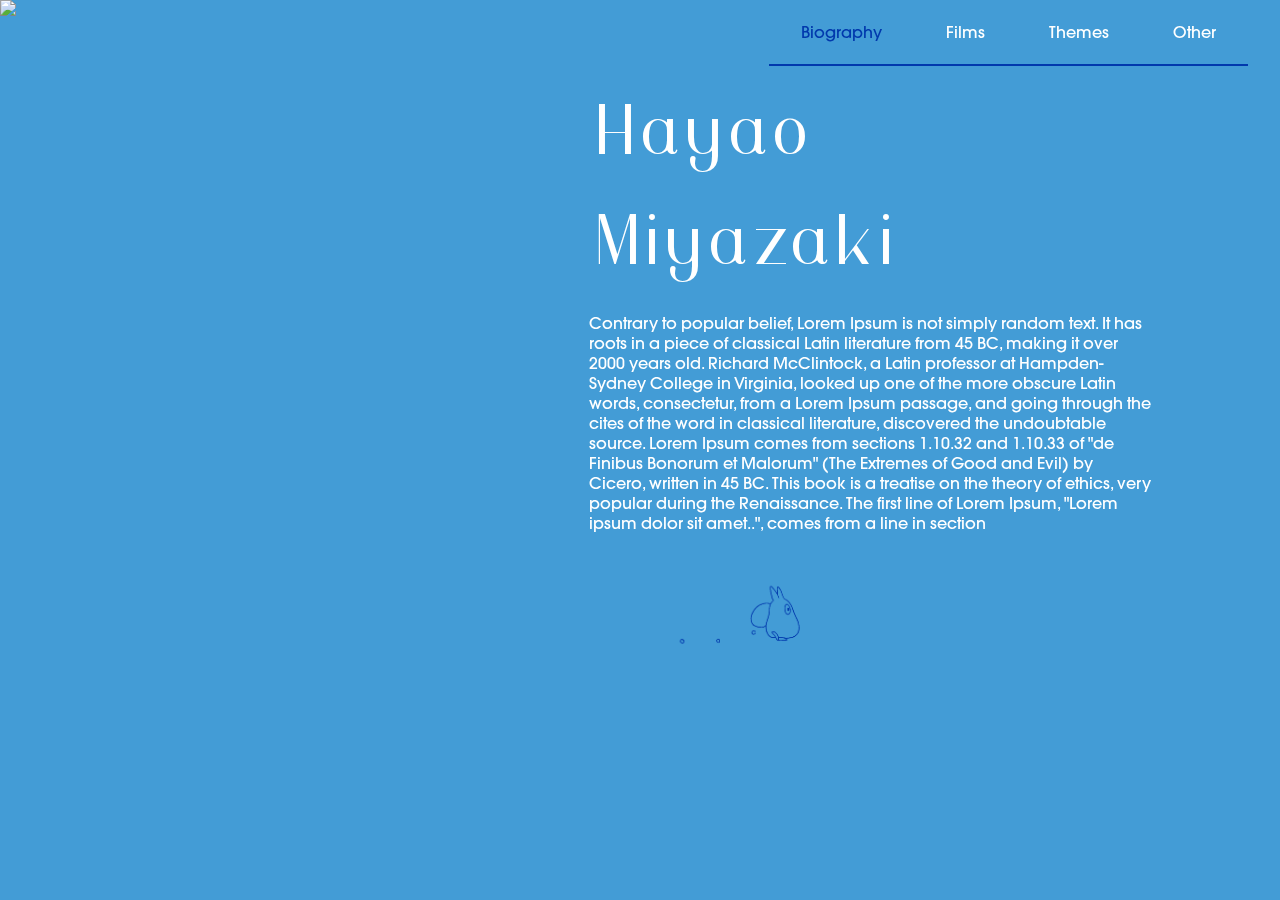
==== index.html @ 722fb8bd "reorganized" ====
<!DOCTYPE html>

<html>

    <head>

        <title>Project 3</title>
        <link rel="stylesheet" href="/css/style.css">
        <link rel="stylesheet" href="/css/navbar.css">
    
    </head>

    <body> 
        
        <header class="header">
            <input class="menu-btn" type="checkbox" id="menu-btn" />
            <label class="menu-icon" for="menu-btn"><span class="navicon"></span></label>
            <ul class="menu">
                <li><a href="index.html" class="selected">Biography</a></li>
                <li><a href="films.html">Films</a></li>
                <li><a href="themes.html">Themes</a></li>
                <li><a href="quotes.html">Other</a></li>
                
               
                
            </ul>
        </header>
        
        
        <div class="container">
       
            <div class="left-section">
                <!-- <div class="headshot-container">
                    Mim
                </div> -->
                <img src="/images/miyazakigif.gif">

            </div>
            <div class="right-section">
                <p class="title">Hayao</p>
                <p class="title">Miyazaki</p>
                <p> 
                    Contrary to popular belief, Lorem Ipsum is not simply random text. It has roots in a piece of classical Latin literature from 45 BC, making it over 2000 years old. Richard McClintock, a Latin professor at Hampden-Sydney College in Virginia, looked up one of the more obscure Latin words, consectetur, from a Lorem Ipsum passage, and going through the cites of the word in classical literature, discovered the undoubtable source. Lorem Ipsum comes from sections 1.10.32 and 1.10.33 of "de Finibus Bonorum et Malorum" (The Extremes of Good and Evil) by Cicero, written in 45 BC. This book is a treatise on the theory of ethics, very popular during the Renaissance. The first line of Lorem Ipsum, "Lorem ipsum dolor sit amet..", comes from a line in section
                </p>
                <img src="/images/totorogif.gif" class="gif">
            </div>
        </div>  
    
    </body>

</html>
---- css/style.css ----
/* .headshot-container {
    height: 600px;
    width: 500px;
    background-color: var(--light-color);
    margin-top: 0;
    margin-left: 30px;
    border-bottom-left-radius: 50%;
    border-bottom-right-radius: 50%;
    
} */

.gif {
    width: 100%;
    transform: scaleX(-1);
    margin: 0;
    padding: 0;
    object-fit: cover;
    margin-top: -100px;
    margin-left: -50px;
    mix-blend-mode: overlay;
}

.container{
    display: flex;

    width: 100%;
}

.title {
    font-family: 'pinkerston';
    font-size: 70px;
    letter-spacing: .6rem;
    margin: 0;
    color: white;
    padding: 10px;
}

.right-section{
    
    width: calc(55%);
    color: white;
    padding: 10%;
    padding-top: 6%;
   

}

.left-section{
    /* min-width: 500px;
    height: 40rem;
    padding-top: 0;
    margin-top: 0;
    background-color: var(--light-color);
    margin-left: 40px;
    border-bottom-left-radius: 45%;
    border-bottom-right-radius: 45%; */
    width: 45%;

    img{
        max-width: 100%;
        margin-top: -30px
    }
    
}
  
@media (max-width: 48em) {
    .container {
        flex-wrap: wrap;
    }

    .left-section{
        width: 80%;
        margin-left: auto;
        margin-right: auto;

        img{
            width: 100%;
            
        }
    }
  }
---- css/navbar.css ----
@font-face {
    font-family: 'avant';
    src: url('../fonts/AvantGarde-Medium.otf') format('opentype');
    font-weight: normal;
    font-style: normal;
}  

@font-face {
    font-family: 'pinkerston';
    src: url('../fonts/Pinkerston.ttf') format('truetype');
    font-weight: normal;
    font-style: normal;
}   

:root {
    --background-color: #439CD6;
    --light-color: #81DFE0;
    --dark-color: #0139AD;

}

body {
    background-color: var(--background-color);
    font-family: "avant";
    margin: 0;
}


.header {
    position: fixed;
    top: 0;
    width: calc(100% - 2em);
    z-index: 3;
    position: absolute;
  }
  
  .header ul {
   
    margin: 0;
    padding: 0;
    list-style: none;
    overflow: hidden;
    border-bottom: 2px solid;
    border-color: var(--dark-color)
   
  }
  
  .header li a {
    display: block;
    padding: .75em 1em;
    color: white;
    text-decoration: none;
  }
  
  .header li a:hover,
  .header .menu-btn:hover {
    color: var(--light-color);
  }

  .header li a.selected {
    color: var(--dark-color);
  }
  
  .header .logo {
    display: block;
    float: left;
    font-size: 2em;
    padding: .35em .5em;
    text-decoration: none;
  }
  
  /* menu */
  
  .header .menu {
    clear: both;
    max-height: 0;
    transition: max-height .2s ease-out;
  }
  
  /* menu icon */
  
  .header .menu-icon {
    cursor: pointer;
    display: inline-block;
    padding: 2em 1.5em;
    position: relative;
    user-select: none;
  }
  
  .header .menu-icon .navicon {
    background: #000;
    display: block;
    height: 2px;
    position: relative;
    transition: background .2s ease-out;
    width: 2em;
  }
  
  .header .menu-icon .navicon:before,
  .header .menu-icon .navicon:after {
    background: #000;
    content: '';
    display: block;
    height: 100%;
    position: absolute;
    transition: all .2s ease-out;
    width: 100%;
  }
  
  .header .menu-icon .navicon:before {
    top: 9px;
  }
  
  .header .menu-icon .navicon:after {
    top: -9px;
  }
  
  /* menu btn */
  
  .header .menu-btn {
    display: none;
  }
  
  .header .menu-btn:checked ~ .menu {
    max-height: 240px;
  }
  
  .header .menu-btn:checked ~ .menu-icon .navicon {
    background: transparent;
  }
  
  .header .menu-btn:checked ~ .menu-icon .navicon:before {
    transform: rotate(-45deg);
  }
  
  .header .menu-btn:checked ~ .menu-icon .navicon:after {
    transform: rotate(45deg);
  }
  
  .header .menu-btn:checked ~ .menu-icon:not(.steps) .navicon:before,
  .header .menu-btn:checked ~ .menu-icon:not(.steps) .navicon:after {
    top: 0;
  }
  
  /* 48em = 768px */
  
  @media (min-width: 48em) {
    .header li {
      float: left;
    }
    .header li a {
      padding: 1.39em 2em;
    }
    .header .menu {
      clear: none;
      float: right;
      max-height: none;
    }
    .header .menu-icon {
      display: none;
    }
  }
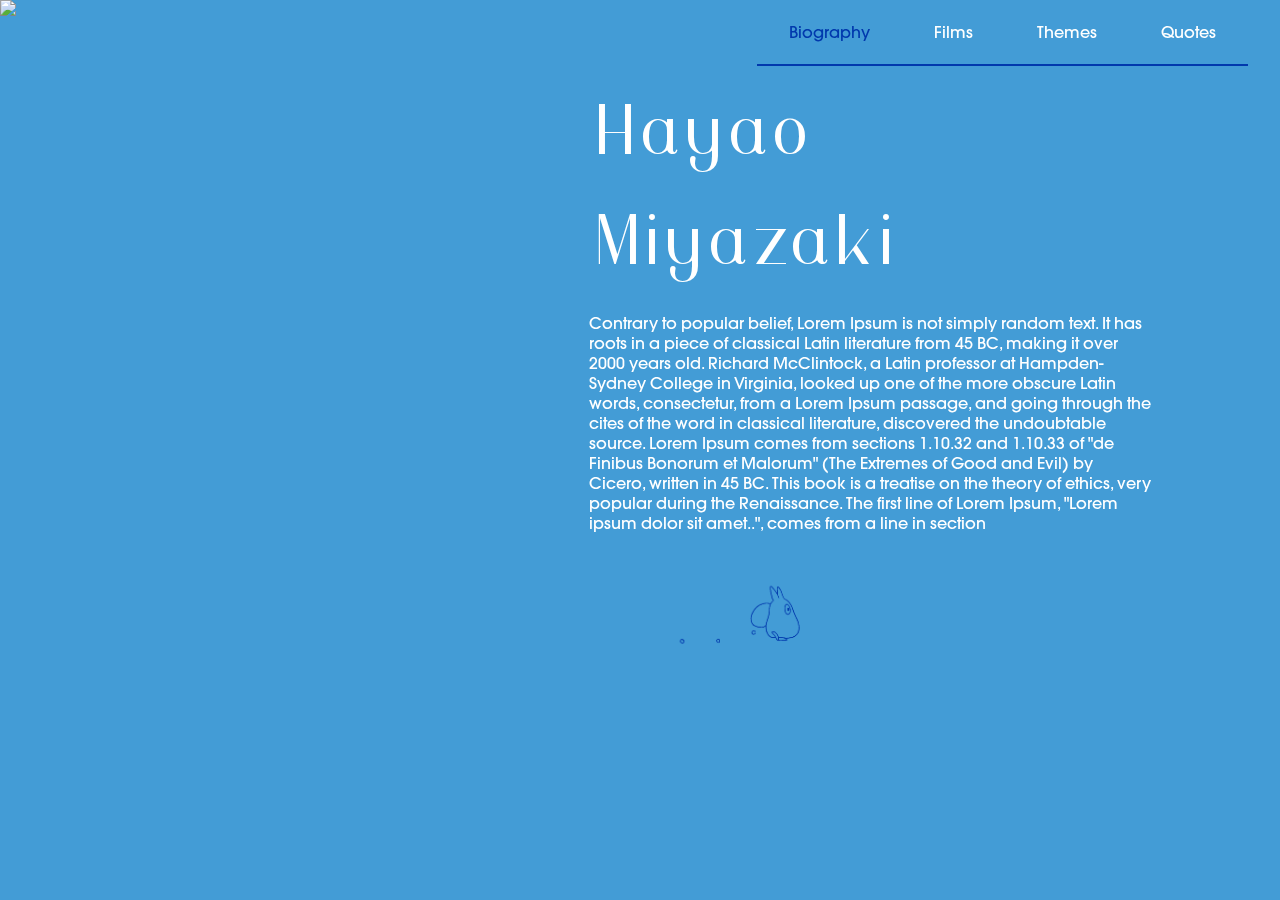
==== commit 486e7d7e: "quotes in nav" ====
--- a/index.html
+++ b/index.html
@@ -5,8 +5,8 @@
     <head>
 
         <title>Project 3</title>
-        <link rel="stylesheet" href="/css/style.css">
-        <link rel="stylesheet" href="/css/navbar.css">
+        <link rel="stylesheet" href="./css/style.css">
+        <link rel="stylesheet" href="./css/navbar.css">
     
     </head>
 
@@ -19,7 +19,7 @@
                 <li><a href="index.html" class="selected">Biography</a></li>
                 <li><a href="films.html">Films</a></li>
                 <li><a href="themes.html">Themes</a></li>
-                <li><a href="quotes.html">Other</a></li>
+                <li><a href="quotes.html">Quotes</a></li>
                 
                
                 
@@ -33,7 +33,7 @@
                 <!-- <div class="headshot-container">
                     Mim
                 </div> -->
-                <img src="/images/miyazakigif.gif">
+                <img src="./images/miyazakigif.gif">
 
             </div>
             <div class="right-section">
@@ -42,7 +42,7 @@
                 <p> 
                     Contrary to popular belief, Lorem Ipsum is not simply random text. It has roots in a piece of classical Latin literature from 45 BC, making it over 2000 years old. Richard McClintock, a Latin professor at Hampden-Sydney College in Virginia, looked up one of the more obscure Latin words, consectetur, from a Lorem Ipsum passage, and going through the cites of the word in classical literature, discovered the undoubtable source. Lorem Ipsum comes from sections 1.10.32 and 1.10.33 of "de Finibus Bonorum et Malorum" (The Extremes of Good and Evil) by Cicero, written in 45 BC. This book is a treatise on the theory of ethics, very popular during the Renaissance. The first line of Lorem Ipsum, "Lorem ipsum dolor sit amet..", comes from a line in section
                 </p>
-                <img src="/images/totorogif.gif" class="gif">
+                <img src="./images/totorogif.gif" class="gif">
             </div>
         </div>  
     
